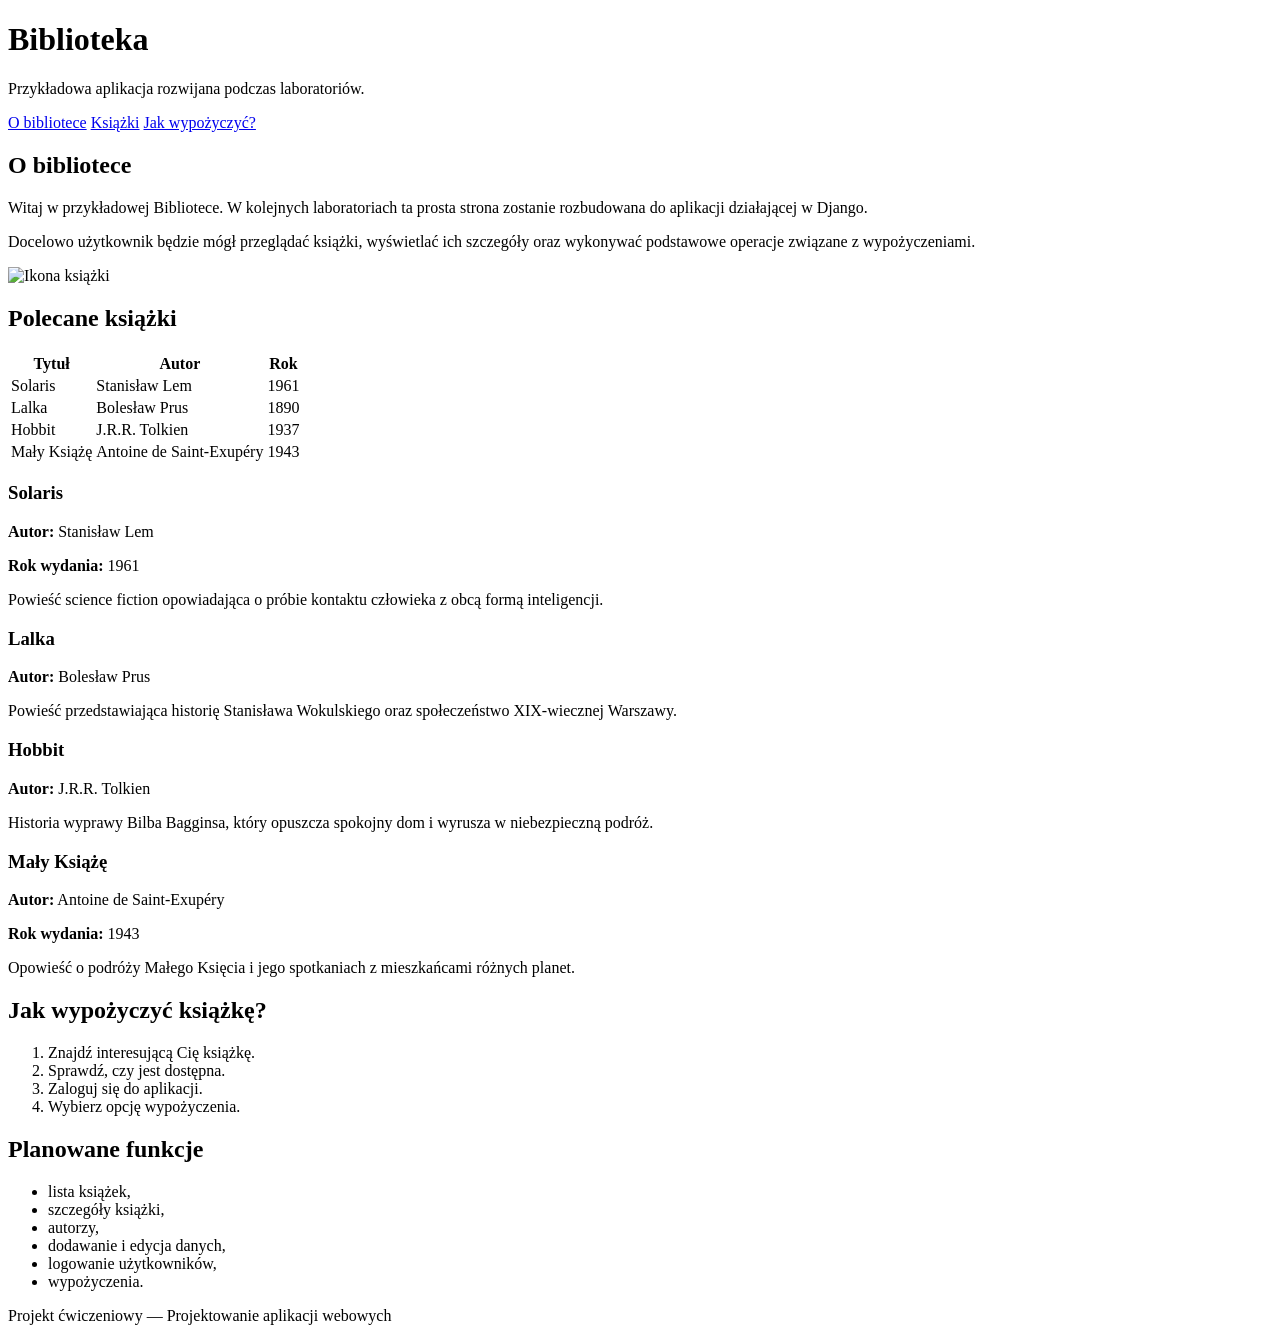
==== frontend/index.html @ 4aef8e31 "dodano index.html" ====
<!DOCTYPE html>
<html lang="pl">
<head>
    <meta charset="UTF-8">
    <meta name="viewport" content="width=device-width, initial-scale=1.0">
    <title>Biblioteka</title>
</head>
<body>

    <header>
        <h1>Biblioteka</h1>

        <p>
            Przykładowa aplikacja rozwijana podczas laboratoriów.
        </p>

        <nav>
            <a href="#about">O bibliotece</a>
            <a href="#books">Książki</a>
            <a href="#rules">Jak wypożyczyć?</a>
        </nav>
    </header>

    <main>

        <section id="about">
            <h2>O bibliotece</h2>

            <p>
                Witaj w przykładowej Bibliotece.
                W kolejnych laboratoriach ta prosta strona zostanie
                rozbudowana do aplikacji działającej w Django.
            </p>

            <p>
                Docelowo użytkownik będzie mógł przeglądać książki,
                wyświetlać ich szczegóły oraz wykonywać podstawowe
                operacje związane z wypożyczeniami.
            </p>

           <img
              src="https://marketplace.canva.com/FunsU/MAG8IWFunsU/1/tl/canva-ilustracja-z-otwart%C4%85-ksi%C4%85%C5%BCk%C4%85-w-formie-rysunku-liniowego-MAG8IWFunsU.png"
              alt="Ikona książki"
              width="120"
             >
        </section>

        <section id="books">
            <h2>Polecane książki</h2>

            <table>
                <thead>
                    <tr>
                        <th>Tytuł</th>
                        <th>Autor</th>
                        <th>Rok</th>
                    </tr>
                </thead>
                <tbody>
                    <tr>
                        <td>Solaris</td>
                        <td>Stanisław Lem</td>
                        <td>1961</td>
                    </tr>
                    <tr>
                        <td>Lalka</td>
                        <td>Bolesław Prus</td>
                        <td>1890</td>
                    </tr>
                    <tr>
                        <td>Hobbit</td>
                        <td>J.R.R. Tolkien</td>
                        <td>1937</td>
                    </tr>

                    <tr>
                        <td>Mały Książę</td>
                        <td>Antoine de Saint-Exupéry</td>
                        <td>1943</td>
                    </tr>
                </tbody>
            </table>

            <article>
                <h3>Solaris</h3>

                <div class="book-info">
                    <p>
                        <strong>Autor:</strong> Stanisław Lem
                    </p>

                    <p>
                        <strong>Rok wydania:</strong> 1961
                    </p>
                </div>

                <p>
                    Powieść science fiction opowiadająca o próbie
                    kontaktu człowieka z obcą formą inteligencji.
                </p>
            </article>

            <article>
                <h3>Lalka</h3>

                <p>
                    <strong>Autor:</strong> Bolesław Prus
                </p>

                <p>
                    Powieść przedstawiająca historię Stanisława
                    Wokulskiego oraz społeczeństwo XIX-wiecznej Warszawy.
                </p>
            </article>

            <article>
                <h3>Hobbit</h3>

                <p>
                    <strong>Autor:</strong> J.R.R. Tolkien
                </p>

                <p>
                    Historia wyprawy Bilba Bagginsa, który opuszcza
                    spokojny dom i wyrusza w niebezpieczną podróż.
                </p>
            </article>

            <article>
                <h3>Mały Książę</h3>

                <div class="book-info">
                    <p>
                        <strong>Autor:</strong> Antoine de Saint-Exupéry
                    </p>

                    <p>
                        <strong>Rok wydania:</strong> 1943
                    </p>
                </div>

                <p>
                    Opowieść o podróży Małego Księcia i jego spotkaniach
                    z mieszkańcami różnych planet.
                </p>
            </article>
        </section>

        <section id="rules">
            <h2>Jak wypożyczyć książkę?</h2>

            <ol>
                <li>Znajdź interesującą Cię książkę.</li>
                <li>Sprawdź, czy jest dostępna.</li>
                <li>Zaloguj się do aplikacji.</li>
                <li>Wybierz opcję wypożyczenia.</li>
            </ol>
        </section>

        <section>
            <h2>Planowane funkcje</h2>

            <ul>
                <li>lista książek,</li>
                <li>szczegóły książki,</li>
                <li>autorzy,</li>
                <li>dodawanie i edycja danych,</li>
                <li>logowanie użytkowników,</li>
                <li>wypożyczenia.</li>
            </ul>
        </section>

    </main>

    <footer>
        <p>
            Projekt ćwiczeniowy — Projektowanie aplikacji webowych
        </p>
    </footer>

</body>
</html>
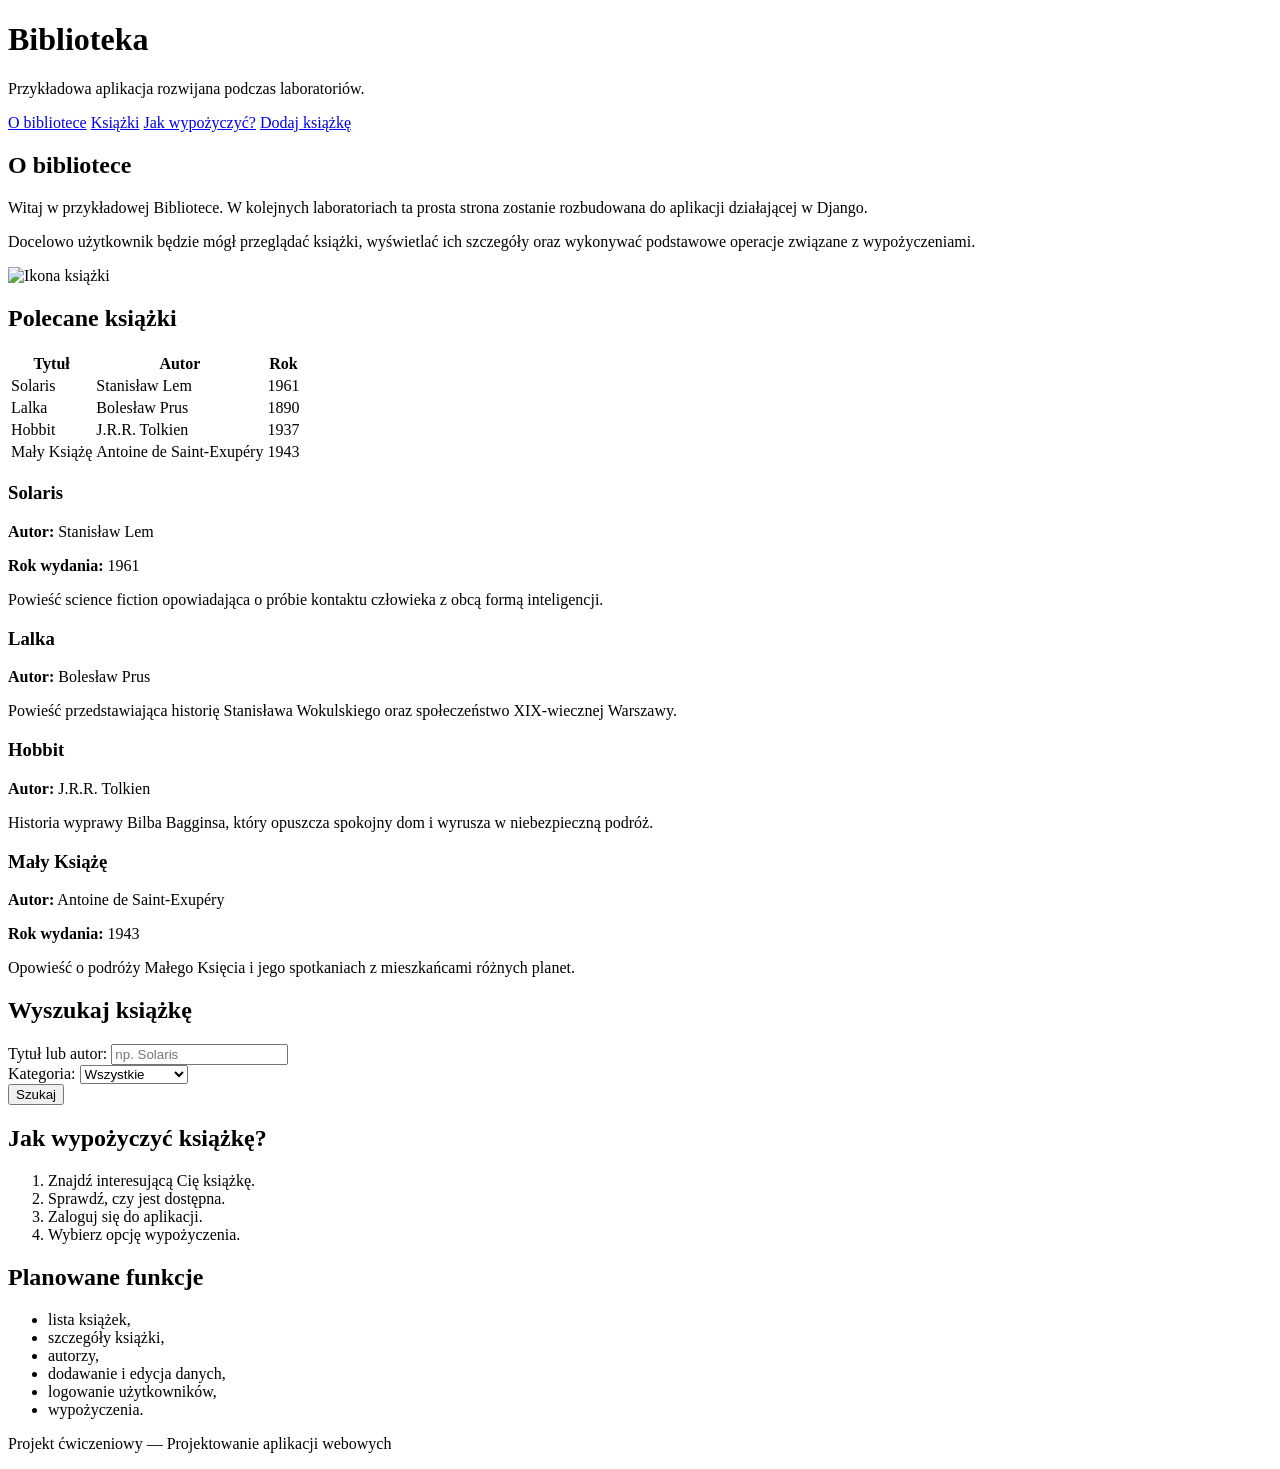
==== commit 63e97b97: "Zmiana index.html i dodanie add_book.html" ====
--- a/frontend/index.html
+++ b/frontend/index.html
@@ -18,6 +18,9 @@
             <a href="#about">O bibliotece</a>
             <a href="#books">Książki</a>
             <a href="#rules">Jak wypożyczyć?</a>
+            <a href="./add_book.html">
+                 Dodaj książkę
+            </a>
         </nav>
     </header>
 
@@ -145,7 +148,57 @@
                 </p>
             </article>
         </section>
-
+        <section id="search">
+            <h2>Wyszukaj książkę</h2>
+
+            <form method="get">
+
+                <div>
+                    <label for="query">
+                        Tytuł lub autor:
+                    </label>
+
+                    <input
+                        type="text"
+                        id="query"
+                        name="query"
+                        placeholder="np. Solaris"
+                    >
+                </div>
+
+                <div>
+                    <label for="search-category">
+                        Kategoria:
+                    </label>
+
+                    <select
+                        id="search-category"
+                        name="category"
+                    >
+                        <option value="">
+                            Wszystkie
+                        </option>
+
+                        <option value="fantasy">
+                            Fantasy
+                        </option>
+
+                        <option value="science-fiction">
+                            Science fiction
+                        </option>
+
+                        <option value="crime">
+                            Kryminał
+                        </option>
+                    </select>
+                </div>
+
+                <button type="submit">
+                    Szukaj
+                </button>
+
+            </form>
+        </section>
         <section id="rules">
             <h2>Jak wypożyczyć książkę?</h2>
 
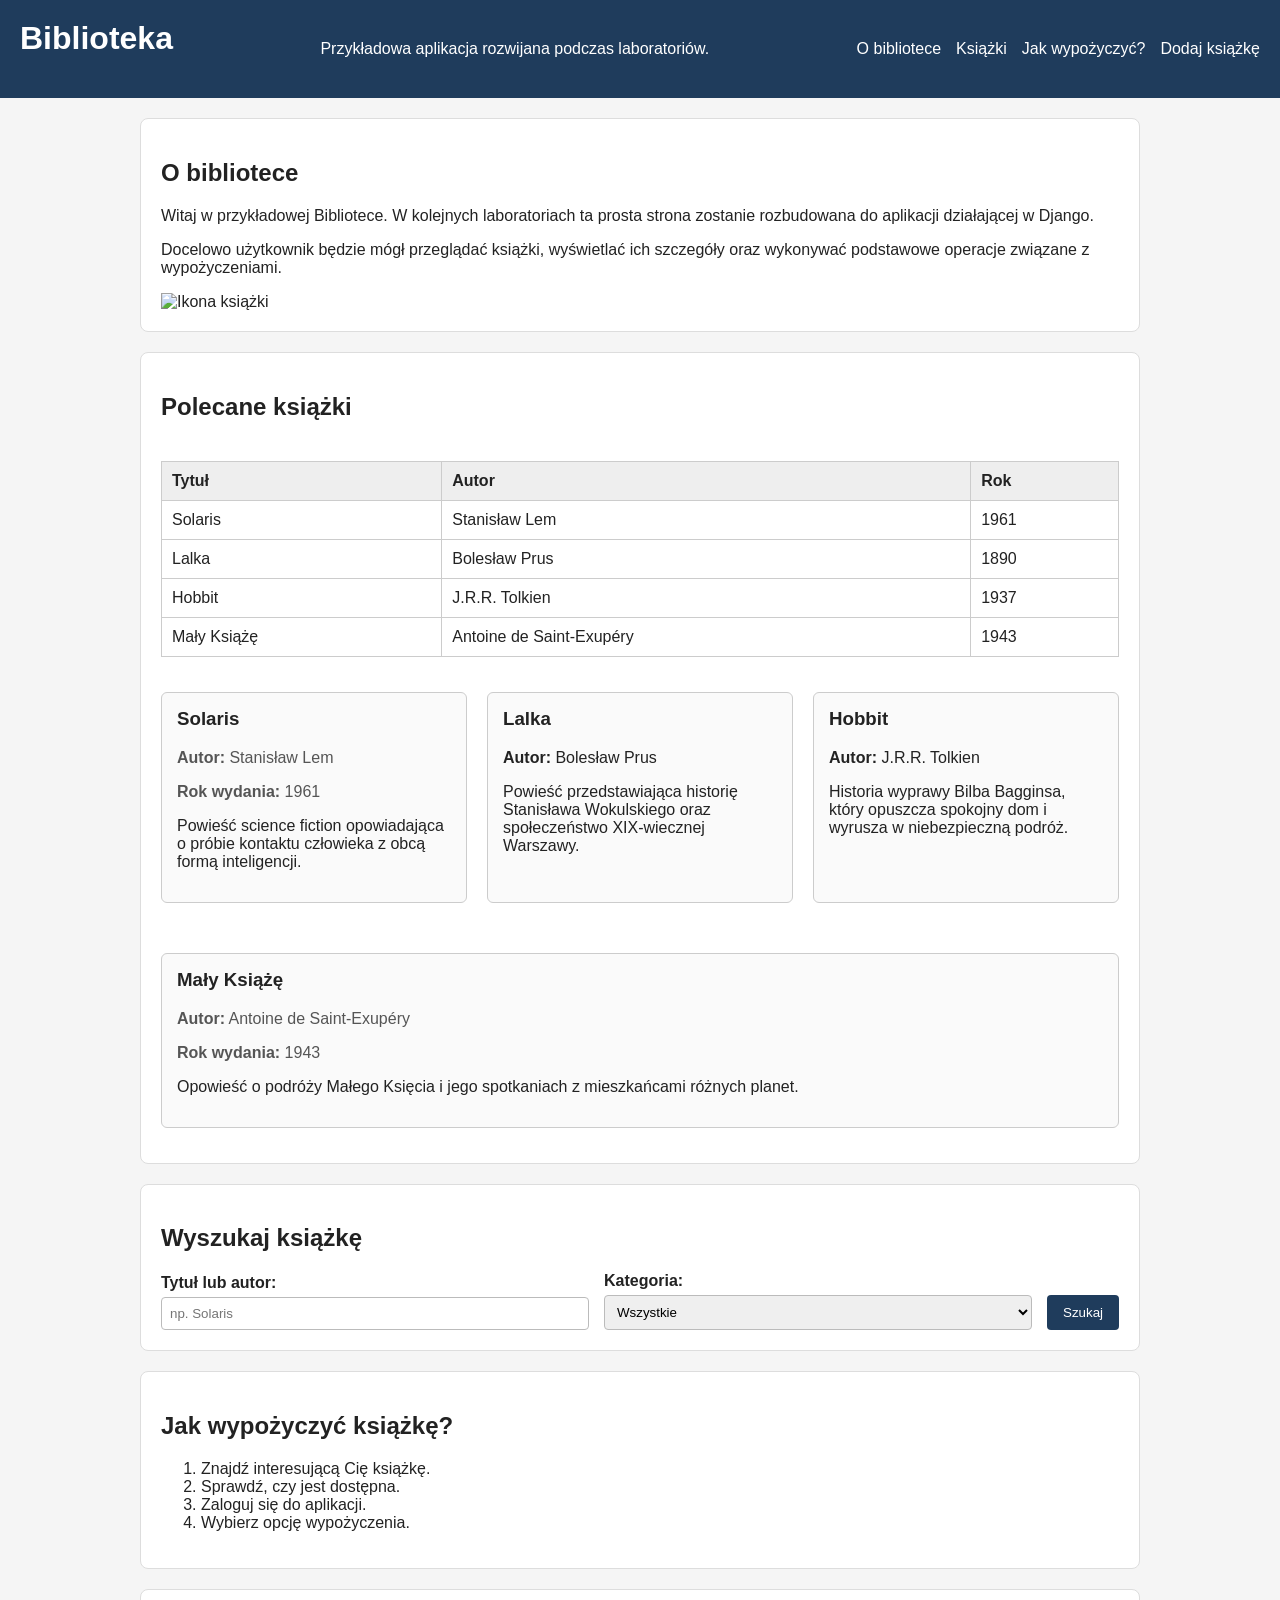
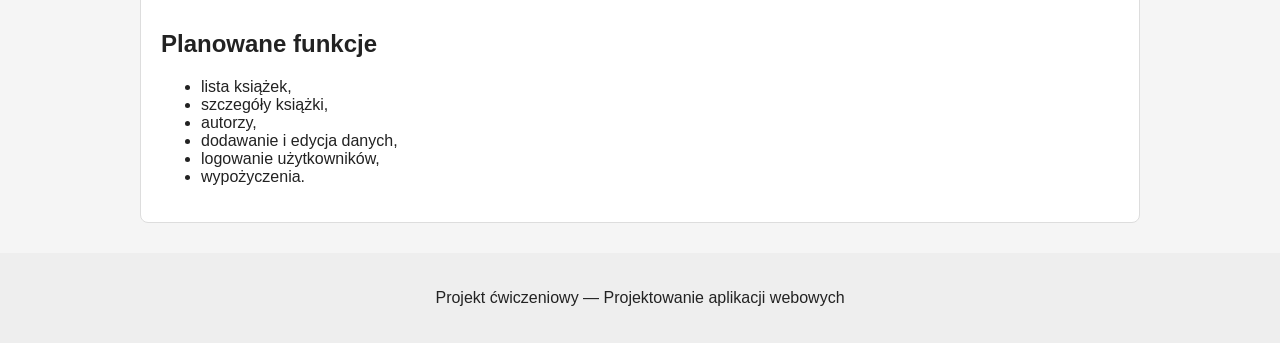
==== commit 531780e8: "dodano arkusze stylów" ====
--- a/frontend/index.html
+++ b/frontend/index.html
@@ -4,6 +4,7 @@
     <meta charset="UTF-8">
     <meta name="viewport" content="width=device-width, initial-scale=1.0">
     <title>Biblioteka</title>
+    <link rel="stylesheet" href="css/styles.css">
 </head>
 <body>
 
@@ -50,7 +51,7 @@
 
         <section id="books">
             <h2>Polecane książki</h2>
-
+            <div class="table-container">
             <table>
                 <thead>
                     <tr>
@@ -83,75 +84,77 @@
                     </tr>
                 </tbody>
             </table>
-
-            <article>
-                <h3>Solaris</h3>
-
-                <div class="book-info">
-                    <p>
-                        <strong>Autor:</strong> Stanisław Lem
-                    </p>
-
-                    <p>
-                        <strong>Rok wydania:</strong> 1961
-                    </p>
-                </div>
-
-                <p>
-                    Powieść science fiction opowiadająca o próbie
-                    kontaktu człowieka z obcą formą inteligencji.
-                </p>
-            </article>
-
-            <article>
-                <h3>Lalka</h3>
-
-                <p>
-                    <strong>Autor:</strong> Bolesław Prus
-                </p>
-
-                <p>
-                    Powieść przedstawiająca historię Stanisława
-                    Wokulskiego oraz społeczeństwo XIX-wiecznej Warszawy.
-                </p>
-            </article>
-
-            <article>
-                <h3>Hobbit</h3>
-
-                <p>
-                    <strong>Autor:</strong> J.R.R. Tolkien
-                </p>
-
-                <p>
-                    Historia wyprawy Bilba Bagginsa, który opuszcza
-                    spokojny dom i wyrusza w niebezpieczną podróż.
-                </p>
-            </article>
-
-            <article>
-                <h3>Mały Książę</h3>
-
-                <div class="book-info">
-                    <p>
-                        <strong>Autor:</strong> Antoine de Saint-Exupéry
-                    </p>
-
-                    <p>
-                        <strong>Rok wydania:</strong> 1943
-                    </p>
-                </div>
-
-                <p>
-                    Opowieść o podróży Małego Księcia i jego spotkaniach
-                    z mieszkańcami różnych planet.
-                </p>
-            </article>
+            </div>
+            <div class="book-list">
+                <article class="book-card">
+                    <h3>Solaris</h3>
+
+                    <div class="book-info">
+                        <p>
+                            <strong>Autor:</strong> Stanisław Lem
+                        </p>
+
+                        <p>
+                            <strong>Rok wydania:</strong> 1961
+                        </p>
+                    </div>
+
+                    <p>
+                        Powieść science fiction opowiadająca o próbie
+                        kontaktu człowieka z obcą formą inteligencji.
+                    </p>
+                </article>
+
+                <article class="book-card">
+                    <h3>Lalka</h3>
+
+                    <p>
+                        <strong>Autor:</strong> Bolesław Prus
+                    </p>
+
+                    <p>
+                        Powieść przedstawiająca historię Stanisława
+                        Wokulskiego oraz społeczeństwo XIX-wiecznej Warszawy.
+                    </p>
+                </article>
+
+                <article class="book-card">
+                    <h3>Hobbit</h3>
+
+                    <p>
+                        <strong>Autor:</strong> J.R.R. Tolkien
+                    </p>
+
+                    <p>
+                        Historia wyprawy Bilba Bagginsa, który opuszcza
+                        spokojny dom i wyrusza w niebezpieczną podróż.
+                    </p>
+                </article>
+
+                <article class="book-card">
+                    <h3>Mały Książę</h3>
+
+                    <div class="book-info">
+                        <p>
+                            <strong>Autor:</strong> Antoine de Saint-Exupéry
+                        </p>
+
+                        <p>
+                            <strong>Rok wydania:</strong> 1943
+                        </p>
+                    </div>
+
+                    <p>
+                        Opowieść o podróży Małego Księcia i jego spotkaniach
+                        z mieszkańcami różnych planet.
+                    </p>
+                </article>
+            </div>
         </section>
         <section id="search">
             <h2>Wyszukaj książkę</h2>
 
-            <form method="get">
+            <form class="search-form" method="get">
 
                 <div>
                     <label for="query">
--- a/frontend/css/styles.css
+++ b/frontend/css/styles.css
@@ -0,0 +1,213 @@
+body {
+    margin: 0;
+
+    background-color: #f5f5f5;
+    color: #222222;
+
+    font-family: Arial, Helvetica, sans-serif;
+}
+
+header {
+     display: flex;
+
+    justify-content: space-between;
+    align-items: center;
+
+    gap: 20px;
+    background-color: #1f3c5c;
+    color: white;
+
+    padding: 20px;
+}
+
+header h1 {
+    margin-top: 0;
+}
+
+nav {
+    display: flex;
+    gap: 15px;
+}
+
+nav a {
+    color: white;
+    text-decoration: none;
+}
+
+nav a:hover {
+    text-decoration: underline;
+}
+
+main {
+    width: 90%;
+    max-width: 1000px;
+
+    margin: 0 auto;
+}
+
+section {
+    background-color: white;
+
+    margin: 20px 0;
+    padding: 20px;
+
+    border: 1px solid #dddddd;
+    border-radius: 8px;
+}
+
+.book-card {
+    border: 1px solid #cccccc;
+    border-radius: 6px;
+
+    padding: 15px;
+    margin: 15px 0;
+
+    background-color: #fafafa;
+}
+
+.book-card h3 {
+    margin-top: 0;
+}
+
+.book-info {
+    color: #555555;
+}
+
+img {
+    max-width: 100%;
+    height: auto;
+}
+
+.library-image {
+    width: 300px;
+    border-radius: 8px;
+}
+
+table {
+    width: 100%;
+
+    border-collapse: collapse;
+
+    margin: 20px 0;
+}
+
+th,
+td {
+    border: 1px solid #cccccc;
+
+    padding: 10px;
+
+    text-align: left;
+}
+
+th {
+    background-color: #eeeeee;
+}
+
+form {
+    max-width: 600px;
+}
+
+form div {
+    margin-bottom: 15px;
+}
+
+label {
+    display: block;
+
+    margin-bottom: 5px;
+
+    font-weight: bold;
+}
+
+input[type="text"],
+input[type="email"],
+input[type="password"],
+input[type="number"],
+input[type="date"],
+select,
+textarea {
+    width: 100%;
+
+    padding: 8px;
+
+    border: 1px solid #bbbbbb;
+    border-radius: 4px;
+
+    box-sizing: border-box;
+}
+
+button {
+    background-color: #1f3c5c;
+    color: white;
+
+    border: none;
+    border-radius: 4px;
+
+    padding: 10px 16px;
+
+    cursor: pointer;
+}
+
+button:hover {
+    background-color: #315c87;
+}
+
+footer {
+    margin-top: 30px;
+    padding: 20px;
+
+    text-align: center;
+
+    background-color: #eeeeee;
+}
+.book-list {
+    display: flex;
+
+    gap: 20px;
+    flex-wrap: wrap;
+}
+.book-card {
+    flex: 1 1 250px;
+}
+.search-form {
+    display: flex;
+
+    gap: 15px;
+
+    align-items: end;
+
+    max-width: none;
+}
+.search-form div {
+    flex: 1;
+    margin-bottom: 0;
+}
+.search-form button {
+    flex: 0 0 auto;
+}
+@media (max-width: 700px) {
+
+    header {
+        flex-direction: column;
+        align-items: flex-start;
+    }
+
+    nav {
+        flex-direction: column;
+    }
+
+    .search-form {
+        flex-direction: column;
+        align-items: stretch;
+    }
+
+    main {
+        width: 95%;
+    }
+
+}
+.table-container {
+    overflow-x: auto;
+}    
+   
